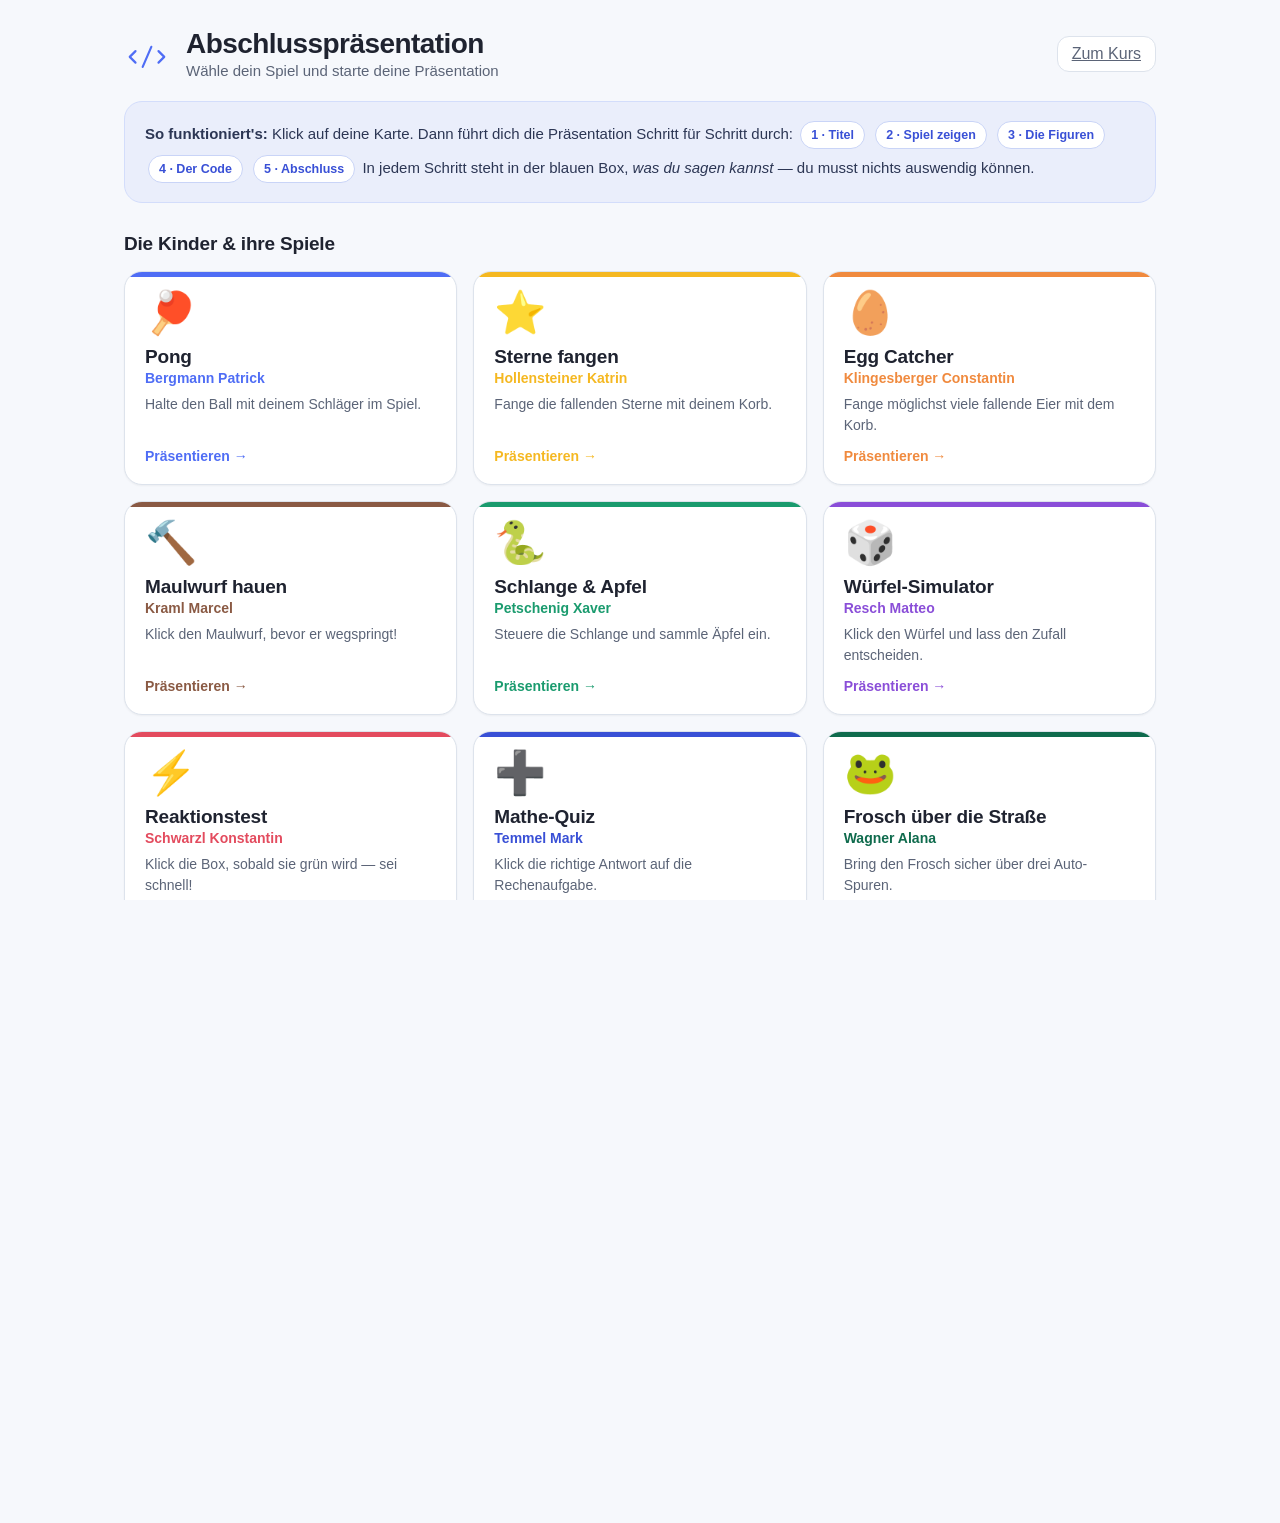
==== web-app/presentation.html @ b3482573 "Abschlusspräsentation: Präsentationsmodus pro Kind/Spiel Neue Seite presentation.html mit 5-Schritt-" ====
<!DOCTYPE html>
<html lang="de">
<head>
    <meta charset="UTF-8" />
    <meta name="viewport" content="width=device-width, initial-scale=1.0" />
    <title>Abschlusspräsentation — Python Spiele-Kurs</title>
    <link rel="stylesheet" href="css/styles.css" />
    <link rel="stylesheet" href="css/presentation.css" />
</head>
<body class="presentation-body">
    <div id="pres-app">

        <!-- ============ ÜBERSICHT ============ -->
        <section id="overview-screen" class="pres-screen active">
            <header class="pres-overview-header">
                <div class="pres-brand">
                    <svg class="brand-icon" viewBox="0 0 64 64" fill="none" stroke="currentColor" stroke-width="3" stroke-linecap="round" stroke-linejoin="round">
                        <path d="M16 28 L8 36 L16 44" />
                        <path d="M48 28 L56 36 L48 44" />
                        <path d="M38 22 L26 50" />
                    </svg>
                    <div>
                        <h1>Abschlusspräsentation</h1>
                        <p class="pres-subtitle">Wähle dein Spiel und starte deine Präsentation</p>
                    </div>
                </div>
                <a class="ghost-btn" href="index.html">Zum Kurs</a>
            </header>

            <div class="pres-howto">
                <strong>So funktioniert's:</strong> Klick auf deine Karte. Dann führt dich die Präsentation Schritt für Schritt durch:
                <span class="pres-step-chip">1 · Titel</span>
                <span class="pres-step-chip">2 · Spiel zeigen</span>
                <span class="pres-step-chip">3 · Die Figuren</span>
                <span class="pres-step-chip">4 · Der Code</span>
                <span class="pres-step-chip">5 · Abschluss</span>
                In jedem Schritt steht in der blauen Box, <em>was du sagen kannst</em> — du musst nichts auswendig können.
            </div>

            <h2 class="pres-group-title">Die Kinder &amp; ihre Spiele</h2>
            <div id="kids-grid" class="pres-card-grid"></div>

            <h2 class="pres-group-title">Reserve-Spiele <small>(zum Tauschen)</small></h2>
            <div id="reserve-grid" class="pres-card-grid"></div>
        </section>

        <!-- ============ PRÄSENTATION ============ -->
        <section id="pres-screen" class="pres-screen">
            <header class="pres-header">
                <button id="pres-exit" class="ghost-btn">
                    <svg viewBox="0 0 24 24" width="16" height="16" fill="none" stroke="currentColor" stroke-width="2.2" stroke-linecap="round" stroke-linejoin="round"><path d="M15 18l-6-6 6-6" /></svg>
                    Übersicht
                </button>
                <div class="pres-header-title">
                    <span id="pres-emoji" class="pres-header-emoji">🎮</span>
                    <div>
                        <h2 id="pres-game">—</h2>
                        <p id="pres-kid">—</p>
                    </div>
                </div>
                <div id="pres-dots" class="pres-dots"></div>
            </header>

            <main id="pres-stage" class="pres-stage"></main>

            <footer class="pres-footer">
                <button id="pres-prev" class="ghost-btn">← Zurück</button>
                <span id="pres-step-label" class="pres-step-label">Schritt 1 von 5</span>
                <button id="pres-next" class="primary-btn">Weiter →</button>
            </footer>
        </section>
    </div>

    <!-- Wiederverwendete Engine aus dem Kurs -->
    <script src="js/playlib.js"></script>
    <script src="js/transpiler.js"></script>
    <script src="js/levels.js"></script>
    <!-- Präsentations-Inhalte + Logik -->
    <script src="js/presentation-data.js"></script>
    <script src="js/presentation.js"></script>
</body>
</html>
---- web-app/css/styles.css ----
/* ------------------------------------------------------------
   Python Spiele-Kurs — Webplattform
   Weisses Theme, klare Linien, ohne Emojis
   ------------------------------------------------------------ */

:root {
    --bg: #f6f8fc;
    --surface: #ffffff;
    --surface-soft: #f0f3f8;
    --border: #dde3ec;
    --border-strong: #c9d1de;
    --text: #1f2330;
    --text-muted: #5b6477;
    --primary: #4f6df5;
    --primary-strong: #3950d6;
    --primary-soft: #eaeefb;
    --success: #1a9b6e;
    --success-soft: #e3f6ed;
    --warn: #d97706;
    --error: #c4344b;
    --error-soft: #fbeaed;
    --shadow-sm: 0 1px 2px rgba(31, 35, 48, 0.05);
    --shadow-md: 0 4px 14px rgba(31, 35, 48, 0.07);
    --shadow-lg: 0 12px 36px rgba(31, 35, 48, 0.10);
    --radius-sm: 6px;
    --radius-md: 12px;
    --radius-lg: 18px;
    --mono: 'SF Mono', 'JetBrains Mono', Menlo, Consolas, 'Courier New', monospace;
    --sans: -apple-system, BlinkMacSystemFont, 'Segoe UI', Roboto, 'Helvetica Neue', Arial, sans-serif;
}

* { box-sizing: border-box; }

html, body {
    margin: 0;
    padding: 0;
    font-family: var(--sans);
    color: var(--text);
    background: var(--bg);
    height: 100%;
    overflow: hidden;
}

#app {
    width: 100vw;
    height: 100vh;
    overflow: hidden;
    position: relative;
}

.screen {
    display: none;
    width: 100%;
    height: 100%;
    overflow: auto;
}
.screen.active { display: block; }

button {
    font-family: inherit;
    font-size: 14px;
    cursor: pointer;
    border: none;
    background: transparent;
    color: inherit;
}

.primary-btn {
    background: var(--primary);
    color: #fff;
    padding: 10px 18px;
    border-radius: var(--radius-md);
    font-weight: 600;
    box-shadow: var(--shadow-sm);
    display: inline-flex;
    align-items: center;
    gap: 8px;
    transition: background .15s ease, transform .05s ease;
}
.primary-btn:hover { background: var(--primary-strong); }
.primary-btn:active { transform: translateY(1px); }
.primary-btn.small { padding: 7px 12px; font-size: 13px; }
.primary-btn kbd {
    background: rgba(255,255,255,.18);
    padding: 1px 5px;
    border-radius: 4px;
    font-size: 11px;
    font-family: var(--mono);
}

.ghost-btn {
    color: var(--text-muted);
    padding: 8px 14px;
    border-radius: var(--radius-md);
    font-weight: 500;
    border: 1px solid var(--border);
    background: var(--surface);
    display: inline-flex;
    align-items: center;
    gap: 6px;
    transition: background .15s ease, border-color .15s ease;
}
.ghost-btn:hover { background: var(--surface-soft); border-color: var(--border-strong); color: var(--text); }
.ghost-btn.small { padding: 6px 10px; font-size: 12px; }
.ghost-btn:disabled { opacity: 0.45; cursor: not-allowed; }
.ghost-btn:disabled:hover { background: var(--surface); border-color: var(--border); color: var(--text-muted); }

.hidden { display: none !important; }

/* ===== LOGIN ===== */
#login-screen {
    display: none;
    align-items: center;
    justify-content: center;
    background: linear-gradient(135deg, #eef2ff 0%, #f6f8fc 60%, #fff 100%);
}
#login-screen.active { display: flex; }

.login-card {
    width: min(680px, 92vw);
    background: var(--surface);
    border: 1px solid var(--border);
    box-shadow: var(--shadow-lg);
    border-radius: 24px;
    padding: 40px 44px;
}

.brand {
    display: flex;
    align-items: center;
    gap: 14px;
    margin-bottom: 6px;
}

.brand-icon {
    width: 44px;
    height: 44px;
    color: var(--primary);
}

.brand h1 {
    font-size: 26px;
    margin: 0;
    letter-spacing: -0.01em;
}

.subtitle {
    color: var(--text-muted);
    margin: 0 0 24px 0;
    font-size: 15px;
}

.profile-grid {
    display: grid;
    grid-template-columns: repeat(3, 1fr);
    gap: 10px;
    margin-bottom: 18px;
}

.profile-tile {
    background: var(--surface);
    border: 1.5px solid var(--border);
    border-radius: var(--radius-md);
    padding: 14px 10px;
    text-align: center;
    transition: border-color .15s ease, transform .1s ease, background .15s ease;
    display: flex;
    flex-direction: column;
    align-items: center;
    gap: 6px;
}

.profile-tile:hover {
    border-color: var(--primary);
    background: var(--primary-soft);
    transform: translateY(-1px);
}

.profile-tile.active {
    border-color: var(--primary);
    background: var(--primary-soft);
    box-shadow: 0 0 0 3px rgba(79, 109, 245, 0.15);
}

.profile-avatar {
    width: 38px;
    height: 38px;
    border-radius: 50%;
    background: var(--surface-soft);
    color: var(--primary-strong);
    display: flex;
    align-items: center;
    justify-content: center;
    font-weight: 700;
    font-size: 15px;
}

.profile-name {
    font-size: 13px;
    font-weight: 500;
    line-height: 1.25;
    word-break: break-word;
}

.password-row {
    display: grid;
    grid-template-columns: auto 1fr auto;
    gap: 12px;
    align-items: center;
    background: var(--surface-soft);
    padding: 14px 16px;
    border-radius: var(--radius-md);
    border: 1px solid var(--border);
}

.password-row label {
    font-size: 13px;
    font-weight: 600;
    color: var(--text-muted);
}

.password-row input {
    border: 1px solid var(--border);
    background: var(--surface);
    border-radius: var(--radius-sm);
    padding: 9px 12px;
    font-size: 14px;
    font-family: inherit;
}

.password-row input:focus {
    outline: none;
    border-color: var(--primary);
    box-shadow: 0 0 0 3px rgba(79, 109, 245, 0.15);
}

.error {
    color: var(--error);
    background: var(--error-soft);
    padding: 8px 12px;
    border-radius: var(--radius-sm);
    font-size: 13px;
    margin-top: 10px;
}

.hint-bottom {
    margin-top: 16px;
    font-size: 12px;
    color: var(--text-muted);
    text-align: center;
}

.hint-bottom code {
    background: var(--surface-soft);
    padding: 1px 6px;
    border-radius: 4px;
    font-family: var(--mono);
}

/* ===== MAP / LEVEL-ÜBERSICHT ===== */
#map-screen {
    padding: 36px 48px 60px;
    background: linear-gradient(180deg, #fff 0%, var(--bg) 100%);
}

.map-header {
    display: grid;
    grid-template-columns: 1fr auto 1fr;
    align-items: center;
    margin-bottom: 36px;
    gap: 20px;
}

.user-pill {
    display: inline-flex;
    align-items: center;
    gap: 8px;
    background: var(--surface);
    border: 1px solid var(--border);
    border-radius: 999px;
    padding: 7px 14px;
    color: var(--text-muted);
    font-weight: 500;
    font-size: 14px;
    width: fit-content;
}

.map-title {
    text-align: center;
}

.map-title h2 {
    margin: 0 0 4px 0;
    font-size: 28px;
    letter-spacing: -0.02em;
}

.map-title p {
    margin: 0;
    color: var(--text-muted);
    font-size: 14px;
}

.map-actions {
    display: flex;
    gap: 10px;
    justify-content: flex-end;
}

.world-tabs {
    display: flex;
    gap: 12px;
    max-width: 1200px;
    margin: 0 auto 22px auto;
    padding: 6px;
    background: var(--surface);
    border: 1px solid var(--border);
    border-radius: var(--radius-md);
}

.world-tab {
    flex: 1;
    display: flex;
    align-items: center;
    gap: 12px;
    background: transparent;
    border: 1.5px solid transparent;
    border-radius: var(--radius-sm);
    padding: 10px 16px;
    cursor: pointer;
    font-family: inherit;
    font-size: 14px;
    color: var(--text-muted);
    transition: background .15s ease, border-color .15s ease, color .15s ease, transform .1s ease;
    text-align: left;
}

.world-tab:hover {
    background: var(--surface-soft);
    color: var(--text);
}

.world-tab.active {
    background: linear-gradient(135deg, #4f6df5 0%, #8a4ed8 100%);
    color: #fff;
    border-color: rgba(255, 255, 255, 0.18);
    box-shadow: 0 6px 14px rgba(79, 109, 245, 0.32);
}

.world-tab-num {
    flex: 0 0 auto;
    width: 36px;
    height: 36px;
    border-radius: 50%;
    background: rgba(255, 255, 255, 0.15);
    display: flex;
    align-items: center;
    justify-content: center;
    font-size: 18px;
    font-weight: 700;
}

.world-tab:not(.active) .world-tab-num {
    background: var(--surface-soft);
    color: var(--text);
}

.world-tab-label {
    line-height: 1.15;
    font-weight: 600;
}

.world-tab-label small {
    font-weight: 400;
    font-size: 11.5px;
    opacity: .8;
}

.map-grid {
    display: grid;
    grid-template-columns: repeat(auto-fit, minmax(260px, 1fr));
    gap: 18px;
    max-width: 1200px;
    margin: 0 auto;
}

.level-card {
    background: var(--surface);
    border: 1.5px solid var(--border);
    border-radius: var(--radius-lg);
    padding: 22px 22px 18px;
    cursor: pointer;
    transition: transform .15s ease, box-shadow .15s ease, border-color .15s ease;
    display: flex;
    flex-direction: column;
    gap: 12px;
    position: relative;
    overflow: hidden;
}

.level-card:not(.locked):hover {
    transform: translateY(-2px);
    box-shadow: var(--shadow-md);
    border-color: var(--primary);
}

.level-card.locked {
    opacity: 0.55;
    cursor: not-allowed;
    background: var(--surface-soft);
}

.level-card.completed {
    border-color: var(--success);
    background: linear-gradient(180deg, #fff 0%, var(--success-soft) 100%);
}

.level-card-header {
    display: flex;
    align-items: center;
    justify-content: space-between;
    gap: 10px;
}

.level-num {
    background: var(--primary-soft);
    color: var(--primary-strong);
    font-weight: 700;
    font-size: 12px;
    letter-spacing: 0.05em;
    padding: 4px 10px;
    border-radius: 999px;
}

.level-card.completed .level-num {
    background: var(--success-soft);
    color: var(--success);
}

.level-status-icon {
    width: 26px;
    height: 26px;
    color: var(--text-muted);
}

.level-card.completed .level-status-icon { color: var(--success); }
.level-card.locked .level-status-icon { color: var(--text-muted); }

.level-card h3 {
    margin: 0;
    font-size: 18px;
    letter-spacing: -0.01em;
}

.level-card p {
    margin: 0;
    color: var(--text-muted);
    font-size: 14px;
    line-height: 1.45;
}

.level-card-footer {
    display: flex;
    align-items: center;
    justify-content: space-between;
    margin-top: 4px;
    font-size: 12px;
    color: var(--text-muted);
}

.stars-row {
    display: flex;
    gap: 2px;
}

.stars-row svg {
    width: 16px;
    height: 16px;
    color: #d6dbe5;
}

.stars-row svg.earned { color: #f5b821; }

.badges-card {
    margin: 36px auto 0;
    max-width: 1200px;
    background: var(--surface);
    border: 1px solid var(--border);
    border-radius: var(--radius-lg);
    padding: 22px 26px;
}

.badges-card h3 {
    margin: 0 0 12px 0;
    font-size: 16px;
}

.badge-row {
    display: flex;
    gap: 14px;
    flex-wrap: wrap;
}

.badge {
    display: inline-flex;
    align-items: center;
    gap: 8px;
    padding: 8px 14px;
    background: var(--surface-soft);
    border-radius: 999px;
    border: 1px solid var(--border);
    font-size: 13px;
    color: var(--text-muted);
}

.badge.earned {
    background: linear-gradient(135deg, #fff8e0, #fef3c4);
    border-color: #f5b821;
    color: #8a5e02;
    font-weight: 600;
}

.badge svg { width: 16px; height: 16px; }

/* ===== LEVEL-SCREEN ===== */
#level-screen {
    display: none;
    grid-template-rows: auto 1fr;
    height: 100vh;
}
#level-screen.active { display: grid; }

.level-header {
    display: grid;
    grid-template-columns: auto 1fr auto;
    align-items: center;
    gap: 24px;
    padding: 14px 24px;
    border-bottom: 1px solid var(--border);
    background: var(--surface);
}

.level-title-block {
    display: flex;
    align-items: baseline;
    gap: 14px;
}

.level-tag {
    font-size: 11px;
    font-weight: 700;
    letter-spacing: 0.08em;
    color: var(--primary-strong);
    background: var(--primary-soft);
    padding: 4px 10px;
    border-radius: 999px;
    text-transform: uppercase;
}

.level-title-block h2 {
    margin: 0;
    font-size: 18px;
    letter-spacing: -0.01em;
}

.level-progress-block {
    display: flex;
    align-items: center;
    gap: 14px;
    min-width: 220px;
    justify-content: flex-end;
}

.task-counter {
    font-size: 13px;
    color: var(--text-muted);
}

.progress-bar {
    width: 140px;
    height: 8px;
    background: var(--surface-soft);
    border-radius: 999px;
    overflow: hidden;
    border: 1px solid var(--border);
}

.progress-fill {
    height: 100%;
    background: linear-gradient(90deg, var(--primary), #6f8bff);
    width: 0%;
    transition: width .35s ease;
}

.level-main {
    display: grid;
    grid-template-columns: 320px minmax(0, 1fr) minmax(0, 1fr);
    height: 100%;
    overflow: hidden;
}

.instructions-panel {
    background: var(--surface);
    border-right: 1px solid var(--border);
    padding: 20px;
    overflow-y: auto;
    display: flex;
    flex-direction: column;
    gap: 16px;
}

.instruction-card {
    background: var(--primary-soft);
    border: 1px solid #d3dbf7;
    border-radius: var(--radius-md);
    padding: 18px;
}

.instruction-card h3 {
    margin: 0 0 8px 0;
    font-size: 15px;
    color: var(--primary-strong);
    letter-spacing: -0.01em;
}

.step-description {
    font-size: 14px;
    line-height: 1.55;
    color: var(--text);
}

.step-description code {
    background: rgba(255, 255, 255, 0.7);
    border: 1px solid #d3dbf7;
    color: var(--primary-strong);
    padding: 1px 6px;
    border-radius: 4px;
    font-family: var(--mono);
    font-size: 13px;
}

.step-description pre {
    background: var(--surface);
    border: 1px solid var(--border);
    border-radius: var(--radius-sm);
    padding: 10px 12px;
    overflow-x: auto;
    margin: 8px 0 0 0;
    font-family: var(--mono);
    font-size: 12.5px;
    line-height: 1.5;
}

.step-hint {
    margin-top: 12px;
    background: #fff8e0;
    border: 1px solid #f0d785;
    color: #6c4d04;
    padding: 10px 12px;
    border-radius: var(--radius-sm);
    font-size: 13px;
    line-height: 1.5;
    white-space: pre-wrap;
}

.progressive-hints {
    margin-top: 12px;
    display: flex;
    flex-direction: column;
    gap: 10px;
}

.progressive-hint {
    background: #fff8e0;
    border: 1px solid #f0d785;
    border-radius: var(--radius-sm);
    padding: 12px 14px;
    color: #4d3a02;
    font-size: 13px;
    line-height: 1.5;
}

.progressive-hint-header {
    display: flex;
    justify-content: space-between;
    align-items: center;
    gap: 8px;
    margin-bottom: 8px;
}

.progressive-hint-title {
    font-weight: 700;
    color: #6c4d04;
    font-size: 13px;
}

.progressive-hint-explanation {
    margin: 0 0 8px 0;
}

.progressive-hint pre {
    margin: 0 0 8px 0;
    background: #2b2530;
    color: #ffe9b3;
    padding: 10px 12px;
    border-radius: 6px;
    font-family: var(--mono);
    font-size: 12.5px;
    line-height: 1.55;
    white-space: pre;
    overflow-x: auto;
}

.code-blank {
    display: inline-block;
    min-width: 36px;
    background: #f5b821;
    color: #1f2330;
    padding: 0 6px;
    border-radius: 3px;
    font-weight: 700;
    text-align: center;
    box-shadow: 0 0 0 2px rgba(245, 184, 33, 0.35);
    animation: blank-pulse 2.6s ease-in-out infinite;
}

@keyframes blank-pulse {
    0%, 100% { box-shadow: 0 0 0 2px rgba(245, 184, 33, 0.35); }
    50% { box-shadow: 0 0 0 4px rgba(245, 184, 33, 0.55); }
}

.progressive-hint-blank-tip {
    display: flex;
    gap: 8px;
    align-items: flex-start;
    font-size: 12px;
    color: #6c4d04;
    background: rgba(245, 184, 33, 0.16);
    padding: 6px 10px;
    border-radius: 6px;
    border-left: 3px solid #f5b821;
}

.progressive-hint-actions {
    display: flex;
    gap: 8px;
    margin-top: 8px;
}

.solution-lock {
    display: flex;
    align-items: center;
    gap: 8px;
    margin-top: 10px;
    padding: 10px 12px;
    background: #f0f4ff;
    border: 1px dashed #4f6df5;
    color: #2a3b9c;
    border-radius: var(--radius-sm);
    font-size: 12.5px;
    line-height: 1.4;
}

.solution-lock strong { font-feature-settings: 'tnum' 1; }

#show-solution.locked {
    opacity: 0.55;
    cursor: not-allowed;
}

.legend-card {
    background: var(--surface);
    border: 1px solid var(--border);
    border-radius: var(--radius-md);
    padding: 16px 18px;
}

.legend-card h4 {
    margin: 0 0 8px 0;
    font-size: 13px;
    text-transform: uppercase;
    letter-spacing: 0.05em;
    color: var(--text-muted);
}

.legend-card ul {
    margin: 0;
    padding-left: 18px;
    color: var(--text);
    font-size: 13.5px;
    line-height: 1.55;
}

.legend-card li { margin-bottom: 4px; }

.target-card {
    background: var(--surface);
    border: 1px solid var(--border);
    border-radius: var(--radius-md);
    padding: 14px 16px 16px;
}

.target-card h4 {
    margin: 0 0 8px 0;
    font-size: 13px;
    text-transform: uppercase;
    letter-spacing: 0.05em;
    color: var(--text-muted);
}

.target-card pre {
    margin: 0;
    padding: 12px 14px;
    background: #0f1320;
    color: #e7ecf7;
    border-radius: var(--radius-sm);
    font-family: var(--mono);
    font-size: 12.5px;
    line-height: 1.55;
    white-space: pre;
    overflow-x: auto;
    overflow-y: hidden;
    tab-size: 4;
    user-select: text;
}

.target-card pre::-webkit-scrollbar { height: 8px; }
.target-card pre::-webkit-scrollbar-track { background: rgba(255,255,255,.05); border-radius: 4px; }
.target-card pre::-webkit-scrollbar-thumb { background: rgba(255,255,255,.18); border-radius: 4px; }
.target-card pre::-webkit-scrollbar-thumb:hover { background: rgba(255,255,255,.28); }

.hint-buttons {
    display: flex;
    gap: 8px;
    flex-wrap: wrap;
    margin-top: 4px;
}

.solution-card {
    background: var(--surface);
    border: 1.5px solid var(--success);
    border-radius: var(--radius-md);
    padding: 14px 16px 16px;
}

.solution-card-header {
    display: flex;
    align-items: center;
    justify-content: space-between;
    gap: 10px;
    margin-bottom: 8px;
}

.solution-card-header h4 {
    margin: 0;
    font-size: 13px;
    text-transform: uppercase;
    letter-spacing: 0.05em;
    color: var(--success);
}

.solution-card pre {
    margin: 0;
    padding: 12px 14px;
    background: #0f1320;
    color: #e7ecf7;
    border-radius: var(--radius-sm);
    font-family: var(--mono);
    font-size: 12.5px;
    line-height: 1.55;
    white-space: pre;
    overflow-x: auto;
    overflow-y: auto;
    max-height: 320px;
    tab-size: 4;
    user-select: text;
}

.solution-card pre::-webkit-scrollbar { height: 8px; width: 8px; }
.solution-card pre::-webkit-scrollbar-track { background: rgba(255,255,255,.05); border-radius: 4px; }
.solution-card pre::-webkit-scrollbar-thumb { background: rgba(255,255,255,.18); border-radius: 4px; }
.solution-card pre::-webkit-scrollbar-thumb:hover { background: rgba(255,255,255,.28); }

/* ===== EDITOR ===== */
.editor-panel {
    display: grid;
    grid-template-rows: auto 1fr auto;
    background: #fbfcfe;
    border-right: 1px solid var(--border);
    overflow: hidden;
    min-width: 0;
}

.canvas-panel { min-width: 0; }

.editor-toolbar {
    display: flex;
    align-items: center;
    justify-content: space-between;
    padding: 10px 16px;
    border-bottom: 1px solid var(--border);
    background: var(--surface);
}

.filename {
    font-family: var(--mono);
    font-size: 13px;
    color: var(--text-muted);
}

.toolbar-actions {
    display: flex;
    gap: 8px;
}

.editor-wrapper {
    position: relative;
    overflow: hidden;
    min-width: 0;
    min-height: 0;
}

.line-numbers,
.ghost-layer,
#code-editor {
    font-family: var(--mono);
    font-size: 13.5px;
    line-height: 1.6;
    margin: 0;
    padding: 14px 14px 14px 56px;
    white-space: pre;
    overflow-wrap: normal;
    tab-size: 4;
}

.line-numbers {
    position: absolute;
    inset: 0;
    padding: 14px 8px 14px 0;
    width: 44px;
    text-align: right;
    color: #b6bccd;
    user-select: none;
    background: var(--surface);
    border-right: 1px solid var(--border);
    pointer-events: none;
    overflow: hidden;
    z-index: 1;
}

.ghost-layer {
    position: absolute;
    inset: 0;
    padding-left: 56px;
    color: #c2c8d6;
    pointer-events: none;
    z-index: 2;
    overflow: scroll;
    scrollbar-width: none;
}

.ghost-layer::-webkit-scrollbar { width: 0; height: 0; display: none; }

.ghost-layer .typed-correct { color: var(--success); font-weight: 500; }
.ghost-layer .typed-wrong { color: var(--error); background: var(--error-soft); }

#code-editor {
    position: relative;
    z-index: 3;
    width: 100%;
    height: 100%;
    border: none;
    outline: none;
    resize: none;
    background: transparent;
    color: var(--text);
    caret-color: var(--primary);
    overflow: auto;
}

#code-editor::-webkit-scrollbar { height: 10px; width: 10px; }
#code-editor::-webkit-scrollbar-track { background: transparent; }
#code-editor::-webkit-scrollbar-thumb {
    background: var(--border-strong);
    border-radius: 5px;
}
#code-editor::-webkit-scrollbar-thumb:hover { background: var(--text-muted); }

.editor-wrapper.typing-mode #code-editor {
    color: transparent;
    caret-color: var(--primary);
}

/* Fehler-Markierung im Editor (rote Zeile + Tooltip) */
.editor-error-overlay {
    position: absolute;
    left: 44px;
    right: 0;
    pointer-events: none;
    z-index: 4;
    background: rgba(227, 75, 94, 0.16);
    border-left: 3px solid #e34b5e;
    box-shadow: inset 0 -1px 0 rgba(227, 75, 94, 0.55);
    transition: top 0.12s ease;
}
.editor-error-overlay.hidden { display: none; }

.line-numbers .err-line {
    color: #e34b5e;
    font-weight: 700;
    background: rgba(227, 75, 94, 0.16);
    border-radius: 2px;
    padding: 0 4px;
    margin: 0 -4px;
}

.editor-error-tooltip {
    position: absolute;
    z-index: 30;
    background: #e34b5e;
    color: #fff;
    padding: 6px 10px;
    border-radius: 5px;
    font-size: 12px;
    font-family: var(--mono);
    line-height: 1.4;
    box-shadow: 0 6px 16px rgba(227, 75, 94, 0.32);
    pointer-events: none;
    max-width: 360px;
    white-space: pre-wrap;
}
.editor-error-tooltip.hidden { display: none; }
.editor-error-tooltip::before {
    content: '';
    position: absolute;
    left: 16px;
    top: -5px;
    width: 0;
    height: 0;
    border-left: 6px solid transparent;
    border-right: 6px solid transparent;
    border-bottom: 6px solid #e34b5e;
}

.editor-hscroll {
    padding: 6px 14px 8px;
    background: var(--surface);
    border-top: 1px solid var(--border);
}

.editor-hscroll input[type="range"] {
    -webkit-appearance: none;
    appearance: none;
    width: 100%;
    height: 14px;
    background: transparent;
    cursor: pointer;
    margin: 0;
    padding: 0;
}

.editor-hscroll input[type="range"]::-webkit-slider-runnable-track {
    height: 8px;
    background: var(--surface-soft);
    border: 1px solid var(--border-strong);
    border-radius: 999px;
}

.editor-hscroll input[type="range"]::-webkit-slider-thumb {
    -webkit-appearance: none;
    appearance: none;
    width: 26px;
    height: 14px;
    border-radius: 7px;
    background: var(--primary);
    border: 2px solid #fff;
    box-shadow: var(--shadow-sm);
    margin-top: -4px;
    cursor: grab;
}

.editor-hscroll input[type="range"]::-webkit-slider-thumb:active { cursor: grabbing; background: var(--primary-strong); }

.editor-hscroll input[type="range"]::-moz-range-track {
    height: 8px;
    background: var(--surface-soft);
    border: 1px solid var(--border-strong);
    border-radius: 999px;
}

.editor-hscroll input[type="range"]::-moz-range-thumb {
    width: 26px;
    height: 14px;
    border-radius: 7px;
    background: var(--primary);
    border: 2px solid #fff;
    box-shadow: var(--shadow-sm);
    cursor: grab;
}

.editor-statusbar {
    padding: 6px 16px;
    background: var(--surface);
    border-top: 1px solid var(--border);
    font-size: 12px;
    color: var(--text-muted);
    min-height: 28px;
}

.editor-statusbar.error { color: var(--error); }
.editor-statusbar.success { color: var(--success); }

/* ===== CANVAS-PANEL ===== */
.canvas-panel {
    display: grid;
    grid-template-rows: auto 1fr auto;
    overflow: hidden;
    background: var(--bg);
}

.canvas-toolbar {
    display: flex;
    align-items: center;
    justify-content: space-between;
    padding: 10px 16px;
    background: var(--surface);
    border-bottom: 1px solid var(--border);
}

.canvas-title {
    font-size: 13px;
    font-weight: 600;
    color: var(--text-muted);
    text-transform: uppercase;
    letter-spacing: 0.06em;
}

.canvas-status {
    font-size: 12px;
    color: var(--text-muted);
}

.canvas-status.running { color: var(--primary); }
.canvas-status.success { color: var(--success); }
.canvas-status.error { color: var(--error); }

.canvas-panel {
    position: relative;
}

.canvas-resizer {
    position: absolute;
    left: -4px;
    top: 0;
    bottom: 0;
    width: 10px;
    cursor: col-resize;
    z-index: 20;
    background: transparent;
    transition: background .15s ease;
    display: flex;
    align-items: center;
    justify-content: center;
    touch-action: none;
}

.canvas-resizer-grip {
    width: 4px;
    height: 64px;
    background: rgba(79, 109, 245, 0.0);
    border-radius: 2px;
    transition: background .15s ease, transform .15s ease;
}

.canvas-resizer:hover .canvas-resizer-grip,
.canvas-resizer.dragging .canvas-resizer-grip {
    background: rgba(79, 109, 245, 0.85);
    transform: scaleX(1.4);
}

.canvas-resizer:hover {
    background: rgba(79, 109, 245, 0.08);
}

.canvas-resizer.dragging {
    background: rgba(79, 109, 245, 0.16);
}

.canvas-wrapper {
    position: relative;
    display: flex;
    align-items: center;
    justify-content: center;
    padding: 18px;
    flex: 1;
    min-height: 0;
}

#play-canvas {
    background: #fff;
    border: 1px solid var(--border);
    border-radius: var(--radius-md);
    box-shadow: var(--shadow-md);
    width: 100%;
    height: auto;
    max-width: 100%;
    aspect-ratio: 520 / 420;
}

.canvas-overlay {
    position: absolute;
    left: 0;
    right: 0;
    bottom: 28px;
    z-index: 10;
    animation: overlayIn .3s ease;
    pointer-events: none;
    display: flex;
    justify-content: center;
}
.canvas-overlay.hidden { display: none; }
.canvas-overlay > * { pointer-events: auto; }

@keyframes overlayIn {
    from { opacity: 0; transform: scale(0.95); }
    to { opacity: 1; transform: scale(1); }
}

.overlay-content {
    text-align: center;
    padding: 16px 22px 18px;
    background: var(--surface);
    border: 1.5px solid var(--success);
    border-radius: var(--radius-lg);
    box-shadow: var(--shadow-lg);
    min-width: 280px;
    max-width: 380px;
}

.overlay-content h3 {
    font-size: 18px;
    margin: 0 0 4px 0;
}
.overlay-content p {
    font-size: 13px;
    margin: 0 0 12px 0;
}

.overlay-content h3 {
    color: var(--success);
    letter-spacing: -0.01em;
}
.overlay-content p {
    color: var(--text);
    line-height: 1.5;
}

.key-hints {
    display: flex;
    flex-wrap: wrap;
    gap: 8px;
    padding: 10px 16px;
    background: var(--surface);
    border-top: 1px solid var(--border);
    min-height: 36px;
}

.key-hint {
    display: inline-flex;
    align-items: center;
    gap: 6px;
    font-size: 12px;
    color: var(--text-muted);
}

.key-hint kbd {
    background: var(--surface-soft);
    border: 1px solid var(--border-strong);
    border-bottom-width: 2px;
    padding: 2px 7px;
    border-radius: 4px;
    font-family: var(--mono);
    font-size: 11px;
    color: var(--text);
    min-width: 22px;
    text-align: center;
}

/* ===== FINISH ===== */
#finish-screen {
    display: none;
    align-items: center;
    justify-content: center;
    background: linear-gradient(135deg, #fff 0%, #eef2ff 100%);
}
#finish-screen.active { display: flex; }

.finish-card {
    background: var(--surface);
    border: 1px solid var(--border);
    border-radius: 24px;
    padding: 50px 60px;
    text-align: center;
    box-shadow: var(--shadow-lg);
    max-width: 500px;
}

.trophy {
    width: 80px;
    height: 80px;
    color: #f5b821;
    margin-bottom: 18px;
}

.finish-card h2 {
    margin: 0 0 10px 0;
    font-size: 30px;
    letter-spacing: -0.02em;
}

.finish-card p {
    color: var(--text-muted);
    margin: 0 0 24px 0;
}

/* ===== RESPONSIVE ===== */
@media (max-width: 1100px) {
    .level-main {
        grid-template-columns: 280px 1fr 1fr;
    }
}

@media (max-width: 900px) {
    .level-main {
        grid-template-columns: 1fr;
        grid-template-rows: auto auto auto;
        overflow: auto;
    }
    .instructions-panel,
    .editor-panel,
    .canvas-panel {
        height: auto;
        max-height: 60vh;
    }
    #level-screen {
        height: auto;
        min-height: 100vh;
    }
}
---- web-app/css/presentation.css ----
/* ================================================================
   presentation.css — Präsentationsmodus für die Abschlusspräsentation
   Baut auf den Variablen aus styles.css auf.
   ================================================================ */

:root {
    --pres-accent: #4f6df5;
}

.presentation-body { overflow: auto; }

#pres-app {
    width: 100%;
    min-height: 100vh;
}

.pres-screen { display: none; }
.pres-screen.active { display: block; }

/* ------------------------------------------------------------
   ÜBERSICHT
   ------------------------------------------------------------ */
#overview-screen {
    max-width: 1080px;
    margin: 0 auto;
    padding: 28px 24px 64px;
}

.pres-overview-header {
    display: flex;
    align-items: center;
    justify-content: space-between;
    gap: 16px;
    margin-bottom: 22px;
}

.pres-brand {
    display: flex;
    align-items: center;
    gap: 16px;
}
.pres-brand .brand-icon {
    width: 46px;
    height: 46px;
    color: var(--primary);
    flex-shrink: 0;
}
.pres-brand h1 {
    margin: 0;
    font-size: 28px;
    letter-spacing: -0.02em;
}
.pres-subtitle {
    margin: 2px 0 0;
    color: var(--text-muted);
    font-size: 15px;
}

.pres-howto {
    background: var(--primary-soft);
    border: 1px solid #d3ddfb;
    border-radius: var(--radius-lg);
    padding: 16px 20px;
    font-size: 15px;
    line-height: 1.6;
    color: #2c3654;
    margin-bottom: 30px;
}
.pres-step-chip {
    display: inline-block;
    background: #fff;
    border: 1px solid #c9d4f7;
    color: var(--primary-strong);
    font-weight: 600;
    font-size: 12.5px;
    padding: 3px 10px;
    border-radius: 999px;
    margin: 3px 3px;
}

.pres-group-title {
    font-size: 19px;
    margin: 8px 0 16px;
    letter-spacing: -0.01em;
}
.pres-group-title small {
    font-weight: 400;
    color: var(--text-muted);
    font-size: 14px;
}

.pres-card-grid {
    display: grid;
    grid-template-columns: repeat(auto-fill, minmax(248px, 1fr));
    gap: 16px;
    margin-bottom: 40px;
}

.pres-card {
    --accent: #4f6df5;
    text-align: left;
    background: var(--surface);
    border: 1px solid var(--border);
    border-radius: var(--radius-lg);
    padding: 20px;
    display: flex;
    flex-direction: column;
    gap: 12px;
    box-shadow: var(--shadow-sm);
    transition: transform .12s ease, box-shadow .12s ease, border-color .12s ease;
    position: relative;
    overflow: hidden;
}
.pres-card::before {
    content: '';
    position: absolute;
    top: 0; left: 0; right: 0;
    height: 5px;
    background: var(--accent);
}
.pres-card:hover {
    transform: translateY(-3px);
    box-shadow: var(--shadow-lg);
    border-color: var(--accent);
}
.pres-card-emoji {
    font-size: 42px;
    line-height: 1;
}
.pres-card-body { flex: 1; }
.pres-card-game {
    margin: 0 0 2px;
    font-size: 19px;
    letter-spacing: -0.01em;
}
.pres-card-kid {
    margin: 0 0 8px;
    font-weight: 600;
    color: var(--accent);
    font-size: 14px;
}
.pres-card-tagline {
    margin: 0;
    color: var(--text-muted);
    font-size: 14px;
    line-height: 1.5;
}
.pres-card-go {
    font-weight: 600;
    color: var(--accent);
    font-size: 14px;
}

/* ------------------------------------------------------------
   PRÄSENTATION — Rahmen
   ------------------------------------------------------------ */
#pres-screen {
    min-height: 100vh;
    display: none;
    flex-direction: column;
}
#pres-screen.active { display: flex; }

.pres-header {
    display: flex;
    align-items: center;
    gap: 18px;
    padding: 14px 24px;
    border-bottom: 1px solid var(--border);
    background: var(--surface);
    position: sticky;
    top: 0;
    z-index: 10;
}
.pres-header-title {
    display: flex;
    align-items: center;
    gap: 12px;
    flex: 1;
}
.pres-header-emoji { font-size: 30px; }
.pres-header-title h2 {
    margin: 0;
    font-size: 19px;
    letter-spacing: -0.01em;
}
.pres-header-title p {
    margin: 0;
    font-size: 13px;
    color: var(--text-muted);
}

.pres-dots {
    display: flex;
    gap: 9px;
}
.pres-dot {
    width: 13px;
    height: 13px;
    border-radius: 50%;
    background: var(--border-strong);
    padding: 0;
    transition: background .15s ease, transform .15s ease;
}
.pres-dot.active {
    background: var(--pres-accent);
    transform: scale(1.25);
}
.pres-dot.done { background: var(--success); }

.pres-stage {
    flex: 1;
    overflow-y: auto;
    padding: 30px 24px 40px;
    display: flex;
    justify-content: center;
}

.pres-panel {
    width: 100%;
    max-width: 860px;
}

.pres-footer {
    display: flex;
    align-items: center;
    justify-content: space-between;
    gap: 16px;
    padding: 14px 24px;
    border-top: 1px solid var(--border);
    background: var(--surface);
    position: sticky;
    bottom: 0;
}
.pres-step-label {
    font-size: 14px;
    color: var(--text-muted);
    font-weight: 600;
}
.pres-footer .ghost-btn { min-width: 110px; }
.pres-footer .primary-btn { min-width: 150px; justify-content: center; }

/* „Das kannst du sagen"-Box ------------------------------------ */
.pres-say {
    background: var(--primary-soft);
    border: 1px solid #d3ddfb;
    border-left: 4px solid var(--pres-accent);
    border-radius: var(--radius-md);
    padding: 14px 16px;
    margin-top: 18px;
}
.pres-say-label {
    display: block;
    font-size: 12.5px;
    font-weight: 700;
    color: var(--primary-strong);
    text-transform: uppercase;
    letter-spacing: 0.04em;
    margin-bottom: 6px;
}
.pres-say-text {
    margin: 0;
    font-size: 16px;
    line-height: 1.6;
    color: #2c3654;
    font-style: italic;
}

/* Schritt 1 — Titel -------------------------------------------- */
.pres-title-panel {
    text-align: center;
    display: flex;
    flex-direction: column;
    align-items: center;
}
.pres-title-emoji {
    font-size: 90px;
    line-height: 1;
    margin-bottom: 8px;
}
.pres-title-game {
    margin: 0;
    font-size: 44px;
    letter-spacing: -0.03em;
    color: var(--pres-accent);
}
.pres-title-kid {
    margin: 6px 0 0;
    font-size: 17px;
    color: var(--text-muted);
}
.pres-title-tagline {
    margin: 14px 0 0;
    font-size: 19px;
    font-weight: 600;
    max-width: 560px;
}
.pres-about {
    margin: 22px 0 4px;
    max-width: 620px;
    text-align: left;
}
.pres-about p {
    font-size: 16px;
    line-height: 1.65;
    color: var(--text);
    margin: 0 0 10px;
}

.pres-howto-card {
    background: var(--surface-soft);
    border: 1px solid var(--border);
    border-radius: var(--radius-lg);
    padding: 16px 20px;
    margin-top: 16px;
    width: 100%;
    max-width: 620px;
    text-align: left;
}
.pres-howto-card h4 {
    margin: 0 0 12px;
    font-size: 15px;
}
.pres-howto-list {
    list-style: none;
    margin: 0;
    padding: 0;
    display: flex;
    flex-direction: column;
    gap: 10px;
}
.pres-howto-list li {
    display: flex;
    align-items: center;
    gap: 12px;
}
.pres-key {
    display: inline-flex;
    align-items: center;
    justify-content: center;
    min-width: 46px;
    height: 34px;
    padding: 0 10px;
    background: #fff;
    border: 1px solid var(--border-strong);
    border-bottom-width: 3px;
    border-radius: 8px;
    font-size: 17px;
    font-weight: 600;
    flex-shrink: 0;
}
.pres-key-text {
    font-size: 15px;
    color: var(--text);
}

/* Schritt 2 — Demo --------------------------------------------- */
.pres-demo-panel {
    display: grid;
    grid-template-columns: 1fr 1fr;
    gap: 26px;
    align-items: start;
    max-width: 980px;
}
.pres-demo-left {
    display: flex;
    flex-direction: column;
    align-items: center;
    gap: 14px;
}
.pres-canvas-box {
    background: #fbfcfe;
    border: 1px solid var(--border-strong);
    border-radius: var(--radius-lg);
    padding: 10px;
    box-shadow: var(--shadow-md);
}
#pres-canvas {
    display: block;
    width: 100%;
    max-width: 520px;
    height: auto;
    border-radius: 8px;
    background: #fbfcfe;
}
.pres-demo-right h3 {
    margin: 0 0 14px;
    font-size: 20px;
}
.pres-demo-hint {
    font-size: 14px;
    color: var(--text-muted);
    line-height: 1.55;
    margin: 14px 0 0;
}

/* Schritt 3 — Figuren ------------------------------------------ */
.pres-panel-title {
    margin: 0 0 6px;
    font-size: 26px;
    letter-spacing: -0.02em;
}
.pres-panel-lead {
    margin: 0 0 22px;
    font-size: 16px;
    color: var(--text-muted);
    line-height: 1.6;
}
.pres-sprite-list {
    display: grid;
    gap: 12px;
}
.pres-sprite-card {
    display: flex;
    align-items: center;
    gap: 16px;
    background: var(--surface);
    border: 1px solid var(--border);
    border-radius: var(--radius-md);
    padding: 14px 18px;
    box-shadow: var(--shadow-sm);
}
.pres-sprite-icon {
    font-size: 30px;
    width: 44px;
    text-align: center;
    flex-shrink: 0;
}
.pres-sprite-name {
    display: inline-block;
    background: var(--surface-soft);
    border: 1px solid var(--border);
    border-radius: 6px;
    padding: 2px 9px;
    font-family: var(--mono);
    font-size: 14px;
    color: var(--primary-strong);
    margin-bottom: 5px;
}
.pres-sprite-role {
    margin: 0;
    font-size: 15px;
    line-height: 1.55;
}

/* Schritt 4 — Code --------------------------------------------- */
.pres-code-block {
    background: var(--surface);
    border: 1px solid var(--border);
    border-radius: var(--radius-lg);
    padding: 18px 20px;
    margin-bottom: 18px;
    box-shadow: var(--shadow-sm);
}
.pres-code-head {
    display: flex;
    align-items: center;
    gap: 12px;
    margin-bottom: 12px;
}
.pres-code-num {
    display: inline-flex;
    align-items: center;
    justify-content: center;
    width: 28px;
    height: 28px;
    border-radius: 50%;
    background: var(--pres-accent);
    color: #fff;
    font-weight: 700;
    font-size: 15px;
    flex-shrink: 0;
}
.pres-code-head h4 {
    margin: 0;
    font-size: 17px;
}
.pres-code {
    background: #1f2330;
    color: #e6ebf5;
    border-radius: var(--radius-md);
    padding: 14px 16px;
    font-family: var(--mono);
    font-size: 14px;
    line-height: 1.6;
    overflow-x: auto;
    margin: 0 0 12px;
    white-space: pre;
}
.pres-code-explain {
    margin: 0;
    font-size: 15.5px;
    line-height: 1.6;
    color: var(--text);
}
.pres-code-block .pres-say { margin-top: 14px; }

/* Schritt 5 — Abschluss ---------------------------------------- */
.pres-finish-panel {
    text-align: center;
    display: flex;
    flex-direction: column;
    align-items: center;
}
.pres-finish-emoji {
    font-size: 70px;
    margin-bottom: 6px;
}
.pres-hard-card {
    background: var(--success-soft);
    border: 1px solid #c2e8d6;
    border-radius: var(--radius-lg);
    padding: 18px 22px;
    max-width: 620px;
    margin: 6px auto 8px;
}
.pres-hard-card p {
    margin: 0;
    font-size: 16.5px;
    line-height: 1.65;
}
.pres-concepts-title {
    margin: 26px 0 12px;
    font-size: 18px;
}
.pres-concepts {
    list-style: none;
    padding: 0;
    margin: 0 auto;
    max-width: 560px;
    display: flex;
    flex-direction: column;
    gap: 8px;
    text-align: left;
}
.pres-concepts li {
    background: var(--surface);
    border: 1px solid var(--border);
    border-radius: var(--radius-md);
    padding: 10px 16px 10px 40px;
    font-size: 15px;
    position: relative;
}
.pres-concepts li::before {
    content: '✓';
    position: absolute;
    left: 16px;
    color: var(--success);
    font-weight: 700;
}
.pres-finish-panel .primary-btn { margin-top: 28px; }

/* ------------------------------------------------------------
   Einstiegslink auf der Login-Seite (index.html)
   ------------------------------------------------------------ */
.pres-entry-link {
    display: inline-flex;
    align-items: center;
    gap: 6px;
    margin-top: 14px;
    font-size: 13.5px;
    font-weight: 600;
    color: var(--primary);
    text-decoration: none;
}
.pres-entry-link:hover { text-decoration: underline; }

/* ------------------------------------------------------------
   Responsiv
   ------------------------------------------------------------ */
@media (max-width: 760px) {
    .pres-demo-panel { grid-template-columns: 1fr; }
    .pres-title-game { font-size: 34px; }
    .pres-title-emoji { font-size: 70px; }
    .pres-header { flex-wrap: wrap; gap: 10px; }
    .pres-dots { order: 3; width: 100%; justify-content: center; }
    .pres-step-label { display: none; }
}
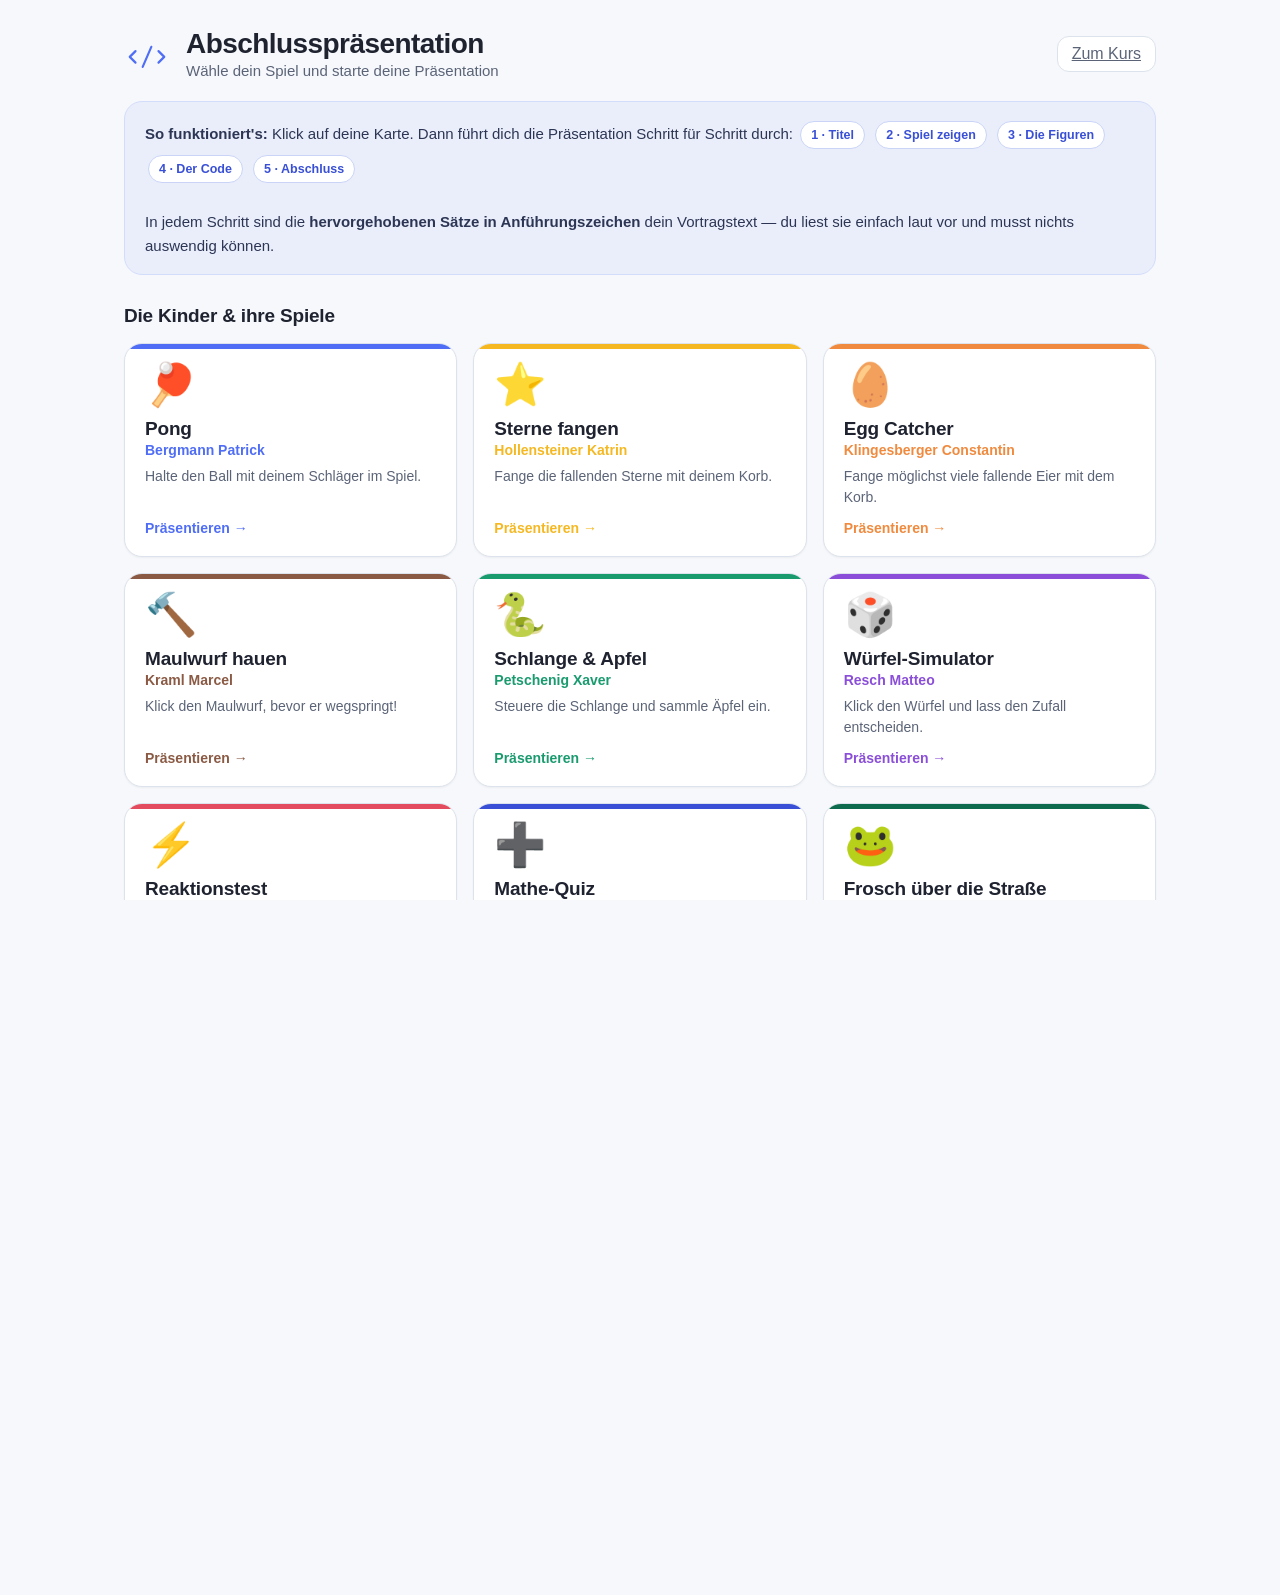
==== commit 3e3d23b1: "Präsentation: Vortragstext statt Meta-Hinweis + mehr Code-Stellen - "Das kannst du sagen"-Label entf" ====
--- a/web-app/presentation.html
+++ b/web-app/presentation.html
@@ -34,7 +34,7 @@
                 <span class="pres-step-chip">3 · Die Figuren</span>
                 <span class="pres-step-chip">4 · Der Code</span>
                 <span class="pres-step-chip">5 · Abschluss</span>
-                In jedem Schritt steht in der blauen Box, <em>was du sagen kannst</em> — du musst nichts auswendig können.
+                <br><br>In jedem Schritt sind die <strong>hervorgehobenen Sätze in Anführungszeichen</strong> dein Vortragstext — du liest sie einfach laut vor und musst nichts auswendig können.
             </div>
 
             <h2 class="pres-group-title">Die Kinder &amp; ihre Spiele</h2>
--- a/web-app/css/presentation.css
+++ b/web-app/css/presentation.css
@@ -240,30 +240,34 @@
 .pres-footer .ghost-btn { min-width: 110px; }
 .pres-footer .primary-btn { min-width: 150px; justify-content: center; }
 
-/* „Das kannst du sagen"-Box ------------------------------------ */
+/* Vortrags-Karte (hervorgehobener Satz zum Vorlesen) ----------- */
 .pres-say {
-    background: var(--primary-soft);
+    position: relative;
+    background: linear-gradient(180deg, #ffffff 0%, var(--primary-soft) 100%);
     border: 1px solid #d3ddfb;
-    border-left: 4px solid var(--pres-accent);
+    border-left: 5px solid var(--pres-accent);
     border-radius: var(--radius-md);
-    padding: 14px 16px;
+    padding: 16px 20px 16px 22px;
     margin-top: 18px;
-}
-.pres-say-label {
-    display: block;
-    font-size: 12.5px;
-    font-weight: 700;
-    color: var(--primary-strong);
-    text-transform: uppercase;
-    letter-spacing: 0.04em;
-    margin-bottom: 6px;
+    box-shadow: var(--shadow-sm);
+}
+.pres-say-quote {
+    position: absolute;
+    top: 2px;
+    left: 12px;
+    font-size: 40px;
+    line-height: 1;
+    color: var(--pres-accent);
+    opacity: 0.35;
+    font-family: Georgia, 'Times New Roman', serif;
 }
 .pres-say-text {
     margin: 0;
-    font-size: 16px;
+    padding-left: 24px;
+    font-size: 17.5px;
     line-height: 1.6;
-    color: #2c3654;
-    font-style: italic;
+    color: #1f2740;
+    font-weight: 500;
 }
 
 /* Schritt 1 — Titel -------------------------------------------- */
